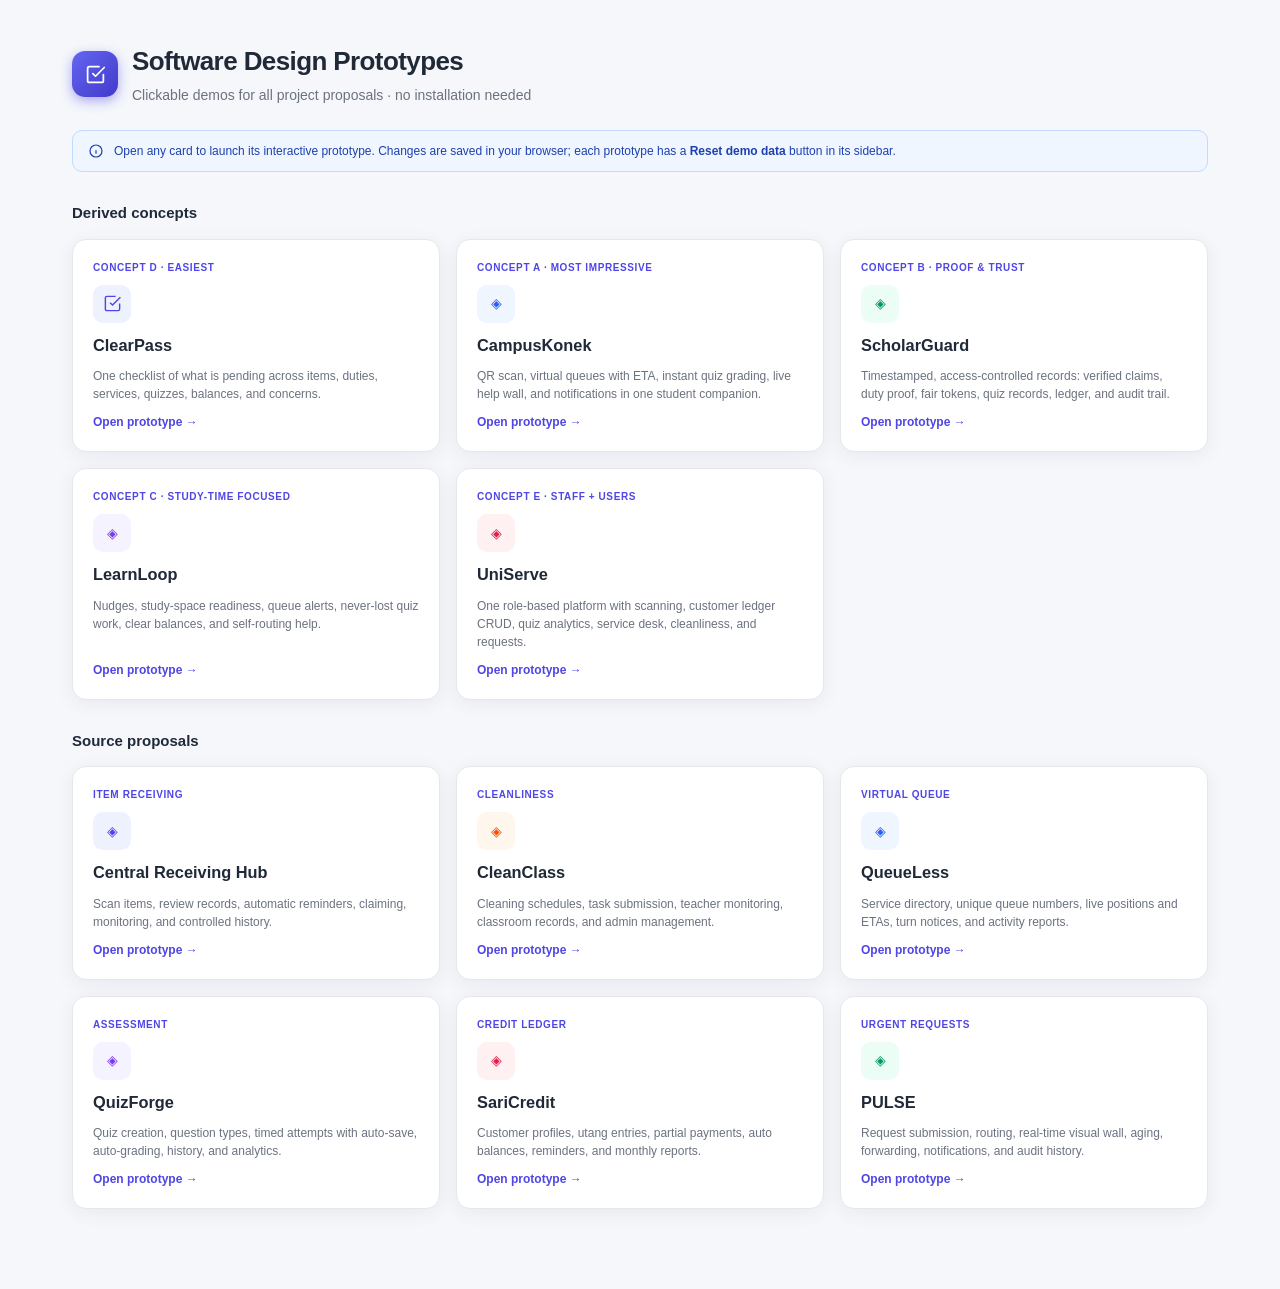
==== index.html @ 98243b8a "Upload prototypes" ====
<!DOCTYPE html>
<html lang="en">
<head>
  <meta charset="UTF-8" />
  <meta name="viewport" content="width=device-width, initial-scale=1.0" />
  <title>Project Prototypes — Hub</title>
  <link rel="stylesheet" href="shared.css" />
</head>
<body>
  <div style="max-width:1180px;margin:0 auto;padding:42px 22px 80px">
    <div style="display:flex;align-items:center;gap:14px;margin-bottom:8px">
      <span class="brand-mark" style="width:46px;height:46px;border-radius:13px"><svg class="icon" viewBox="0 0 24 24" fill="none" stroke="currentColor" stroke-width="2" stroke-linecap="round" stroke-linejoin="round"><path d="M9 11l3 3L22 4"/><path d="M21 12v7a2 2 0 0 1-2 2H5a2 2 0 0 1-2-2V5a2 2 0 0 1 2-2h11"/></svg></span>
      <div><h1 style="margin:0;font-size:26px;letter-spacing:-.6px">Software Design Prototypes</h1><p class="muted" style="margin:4px 0 0">Clickable demos for all project proposals · no installation needed</p></div>
    </div>

    <div class="notice info" style="margin:24px 0 20px"><span data-icon="info"></span><span>Open any card to launch its interactive prototype. Changes are saved in your browser; each prototype has a <strong>Reset demo data</strong> button in its sidebar.</span></div>

    <h2 class="section-title">Derived concepts</h2>
    <div class="hub-grid">
      <a class="card hub-card" href="ClearPass_Prototype/index.html"><span class="tag">Concept D · Easiest</span><span class="module-icon tone-indigo"><svg class="icon" viewBox="0 0 24 24" fill="none" stroke="currentColor" stroke-width="1.8"><path d="M9 11l3 3L22 4"/><path d="M21 12v7a2 2 0 0 1-2 2H5a2 2 0 0 1-2-2V5a2 2 0 0 1 2-2h11"/></svg></span><h3 style="margin:0">ClearPass</h3><p>One checklist of what is pending across items, duties, services, quizzes, balances, and concerns.</p><span class="go">Open prototype →</span></a>
      <a class="card hub-card" href="CampusKonek/index.html"><span class="tag">Concept A · Most impressive</span><span class="module-icon tone-sky">◈</span><h3 style="margin:0">CampusKonek</h3><p>QR scan, virtual queues with ETA, instant quiz grading, live help wall, and notifications in one student companion.</p><span class="go">Open prototype →</span></a>
      <a class="card hub-card" href="ScholarGuard/index.html"><span class="tag">Concept B · Proof &amp; trust</span><span class="module-icon tone-teal">◈</span><h3 style="margin:0">ScholarGuard</h3><p>Timestamped, access-controlled records: verified claims, duty proof, fair tokens, quiz records, ledger, and audit trail.</p><span class="go">Open prototype →</span></a>
      <a class="card hub-card" href="LearnLoop/index.html"><span class="tag">Concept C · Study-time focused</span><span class="module-icon tone-violet">◈</span><h3 style="margin:0">LearnLoop</h3><p>Nudges, study-space readiness, queue alerts, never-lost quiz work, clear balances, and self-routing help.</p><span class="go">Open prototype →</span></a>
      <a class="card hub-card" href="UniServe/index.html"><span class="tag">Concept E · Staff + users</span><span class="module-icon tone-rose">◈</span><h3 style="margin:0">UniServe</h3><p>One role-based platform with scanning, customer ledger CRUD, quiz analytics, service desk, cleanliness, and requests.</p><span class="go">Open prototype →</span></a>
    </div>

    <h2 class="section-title">Source proposals</h2>
    <div class="hub-grid">
      <a class="card hub-card" href="CentralReceivingHub/index.html"><span class="tag">Item receiving</span><span class="module-icon tone-indigo">◈</span><h3 style="margin:0">Central Receiving Hub</h3><p>Scan items, review records, automatic reminders, claiming, monitoring, and controlled history.</p><span class="go">Open prototype →</span></a>
      <a class="card hub-card" href="CleanClass/index.html"><span class="tag">Cleanliness</span><span class="module-icon tone-amber">◈</span><h3 style="margin:0">CleanClass</h3><p>Cleaning schedules, task submission, teacher monitoring, classroom records, and admin management.</p><span class="go">Open prototype →</span></a>
      <a class="card hub-card" href="QueueLess/index.html"><span class="tag">Virtual queue</span><span class="module-icon tone-sky">◈</span><h3 style="margin:0">QueueLess</h3><p>Service directory, unique queue numbers, live positions and ETAs, turn notices, and activity reports.</p><span class="go">Open prototype →</span></a>
      <a class="card hub-card" href="QuizForge/index.html"><span class="tag">Assessment</span><span class="module-icon tone-violet">◈</span><h3 style="margin:0">QuizForge</h3><p>Quiz creation, question types, timed attempts with auto-save, auto-grading, history, and analytics.</p><span class="go">Open prototype →</span></a>
      <a class="card hub-card" href="SariCredit/index.html"><span class="tag">Credit ledger</span><span class="module-icon tone-rose">◈</span><h3 style="margin:0">SariCredit</h3><p>Customer profiles, utang entries, partial payments, auto balances, reminders, and monthly reports.</p><span class="go">Open prototype →</span></a>
      <a class="card hub-card" href="Pulse/index.html"><span class="tag">Urgent requests</span><span class="module-icon tone-teal">◈</span><h3 style="margin:0">PULSE</h3><p>Request submission, routing, real-time visual wall, aging, forwarding, notifications, and audit history.</p><span class="go">Open prototype →</span></a>
    </div>
  </div>
  <script>
    document.querySelectorAll('[data-icon]').forEach(function (el) {
      el.innerHTML = '<svg class="icon" viewBox="0 0 24 24" fill="none" stroke="currentColor" stroke-width="1.8"><circle cx="12" cy="12" r="9"/><path d="M12 11v5M12 8h.01"/></svg>';
    });
  </script>
</body>
</html>
---- shared.css ----
/* ClearPass prototype styles — dependency-free, responsive. */

:root {
  --primary: #4f46e5;
  --primary-dark: #3f39c2;
  --primary-soft: #eef2ff;
  --bg: #f5f7fb;
  --surface: #ffffff;
  --text: #1f2937;
  --muted: #6b7280;
  --muted-light: #9ca3af;
  --border: #e5e7eb;
  --pending: #d97706;
  --pending-soft: #fffbeb;
  --done: #059669;
  --done-soft: #ecfdf5;
  --info: #2563eb;
  --info-soft: #eff6ff;
  --danger: #dc2626;
  --danger-soft: #fef2f2;
  --sidebar: #111827;
  --sidebar-muted: #9ca3af;
  --radius: 14px;
  --shadow: 0 4px 20px rgba(17, 24, 39, 0.06);
}

* { box-sizing: border-box; }
html { scroll-behavior: smooth; }
body {
  margin: 0;
  font-family: -apple-system, BlinkMacSystemFont, "Segoe UI", Roboto, "Helvetica Neue", Arial, sans-serif;
  background: var(--bg);
  color: var(--text);
  font-size: 14px;
  line-height: 1.5;
  -webkit-font-smoothing: antialiased;
}
button, input, select, textarea { font: inherit; }
button { cursor: pointer; }
button:focus-visible, input:focus-visible, select:focus-visible, textarea:focus-visible {
  outline: 2px solid var(--primary); outline-offset: 2px;
}
.icon { width: 18px; height: 18px; flex: 0 0 auto; display: block; }
[data-icon] { display: inline-flex; align-items: center; }

/* ---------- Layout ---------- */
.app { min-height: 100vh; }
.sidebar {
  position: fixed; inset: 0 auto 0 0; width: 252px; z-index: 40;
  background: var(--sidebar); color: #e5e7eb; padding: 22px 14px 16px;
  display: flex; flex-direction: column; overflow-y: auto;
}
.brand { display: flex; align-items: center; gap: 11px; padding: 0 8px 24px; }
.brand-mark {
  width: 38px; height: 38px; border-radius: 11px; display: grid; place-items: center;
  background: linear-gradient(135deg, #6366f1, #4338ca); color: #fff;
  box-shadow: 0 4px 12px rgba(79, 70, 229, .45);
}
.brand-mark .icon { width: 21px; height: 21px; }
.brand-text { font-size: 19px; font-weight: 750; letter-spacing: -.4px; line-height: 1.1; color: #fff; }
.brand-text > span { color: #a5b4fc; }
.brand-text small { display: block; font-size: 10px; font-weight: 500; letter-spacing: .5px; color: var(--sidebar-muted); margin-top: 4px; text-transform: uppercase; }
.sidebar-label { font-size: 10px; font-weight: 700; letter-spacing: 1.3px; color: #6b7280; padding: 0 12px; margin: 4px 0 10px; }
.sidebar-label.nav-group { margin-top: 22px; }
.nav { display: flex; flex-direction: column; gap: 2px; }
.nav-link {
  display: flex; align-items: center; gap: 11px; width: 100%; border: 0; background: transparent;
  color: #cbd5e1; padding: 10px 12px; border-radius: 9px; text-align: left; font-size: 13.5px;
  transition: background .15s, color .15s;
}
.nav-link:hover { background: rgba(255,255,255,.06); color: #fff; }
.nav-link.active { background: var(--primary); color: #fff; box-shadow: 0 4px 12px rgba(79,70,229,.35); }
.nav-icon .icon { width: 17px; height: 17px; }
.nav-link span:nth-child(2) { flex: 1; }
.nav-count {
  min-width: 22px; padding: 1px 6px; border-radius: 20px; background: rgba(255,255,255,.12);
  font-size: 11px; font-weight: 700; text-align: center; color: #e5e7eb;
}
.nav-link.active .nav-count { background: rgba(255,255,255,.22); color: #fff; }
.nav-count.zero { opacity: .45; }
.sidebar-foot { margin-top: auto; padding-top: 26px; }
.progress-mini { background: rgba(255,255,255,.06); border: 1px solid rgba(255,255,255,.08); border-radius: 11px; padding: 12px; }
.progress-mini-head { display: flex; justify-content: space-between; align-items: center; font-size: 11px; color: #cbd5e1; margin-bottom: 9px; }
.progress-mini-head strong { color: #a5b4fc; font-size: 13px; }
.progress-track { height: 6px; background: rgba(255,255,255,.13); border-radius: 20px; overflow: hidden; }
.progress-fill { height: 100%; width: 0; border-radius: 20px; background: linear-gradient(90deg, #818cf8, #34d399); transition: width .4s ease; }
.reset-btn {
  display: flex; align-items: center; justify-content: center; gap: 7px; width: 100%; margin-top: 12px;
  background: transparent; border: 1px solid rgba(255,255,255,.14); color: #cbd5e1;
  padding: 8px; border-radius: 9px; font-size: 12px; transition: .15s;
}
.reset-btn:hover { background: rgba(255,255,255,.08); color: #fff; }
.reset-btn .icon { width: 14px; height: 14px; }
.prototype-note { text-align: center; color: #6b7280; font-size: 10px; margin: 14px 0 0; }
.sidebar-overlay { display: none; }

.main { margin-left: 252px; min-width: 0; }
.topbar {
  position: sticky; top: 0; z-index: 30; height: 74px; background: rgba(255,255,255,.94);
  backdrop-filter: blur(8px); border-bottom: 1px solid var(--border);
  display: flex; align-items: center; justify-content: space-between; gap: 16px; padding: 0 30px;
}
.topbar-title h1 { font-size: 19px; margin: 0; letter-spacing: -.3px; }
.topbar-title p { margin: 2px 0 0; font-size: 12px; color: var(--muted); }
.topbar-right { display: flex; align-items: center; gap: 18px; }
.role-picker { display: flex; align-items: center; gap: 7px; color: var(--muted); background: var(--bg); border: 1px solid var(--border); border-radius: 9px; padding: 6px 9px; }
.role-picker .icon { width: 15px; height: 15px; }
.role-picker select { border: 0; background: transparent; color: var(--text); font-size: 12px; font-weight: 600; cursor: pointer; outline: 0; }
.user-chip { display: flex; align-items: center; gap: 10px; }
.avatar { width: 36px; height: 36px; border-radius: 50%; display: grid; place-items: center; color: #fff; font-size: 12px; font-weight: 700; background: linear-gradient(135deg, #0ea5e9, #4f46e5); }
.user-meta { display: flex; flex-direction: column; line-height: 1.25; }
.user-meta strong { font-size: 12.5px; }
.user-meta span { font-size: 11px; color: var(--muted); }
.menu-btn { display: none; }
.content { padding: 28px 30px 60px; max-width: 1320px; margin: 0 auto; }

/* ---------- Common UI ---------- */
.card { background: var(--surface); border: 1px solid var(--border); border-radius: var(--radius); box-shadow: var(--shadow); }
.card-head { display: flex; align-items: center; justify-content: space-between; gap: 12px; padding: 18px 20px; border-bottom: 1px solid var(--border); }
.card-head h2, .card-head h3 { margin: 0; font-size: 15px; }
.card-head p { margin: 3px 0 0; font-size: 12px; color: var(--muted); }
.card-body { padding: 20px; }
.section-title { font-size: 15px; margin: 30px 0 14px; display: flex; align-items: center; gap: 8px; }
.section-title .icon { width: 17px; height: 17px; color: var(--primary); }
.muted { color: var(--muted); }
.tiny { font-size: 11px; }
.small { font-size: 12px; }
.bold { font-weight: 700; }
.row { display: flex; align-items: center; gap: 10px; }
.wrap { flex-wrap: wrap; }
.spread { justify-content: space-between; }
.stack { display: flex; flex-direction: column; gap: 8px; }

.badge { display: inline-flex; align-items: center; gap: 5px; padding: 3px 9px; border-radius: 20px; font-size: 11px; font-weight: 700; white-space: nowrap; }
.badge::before { content: ""; width: 6px; height: 6px; border-radius: 50%; background: currentColor; }
.badge.pending { color: var(--pending); background: var(--pending-soft); }
.badge.done, .badge.resolved { color: var(--done); background: var(--done-soft); }
.badge.open { color: var(--danger); background: var(--danger-soft); }
.badge.public { color: var(--info); background: var(--info-soft); }
.badge.private { color: #7c3aed; background: #f5f3ff; }
.badge.neutral { color: var(--muted); background: #f3f4f6; }
.badge .icon { width: 12px; height: 12px; }

.btn {
  display: inline-flex; align-items: center; justify-content: center; gap: 7px;
  border: 1px solid transparent; border-radius: 9px; padding: 9px 14px;
  font-size: 12.5px; font-weight: 650; transition: .15s; white-space: nowrap;
}
.btn .icon { width: 15px; height: 15px; }
.btn-primary { background: var(--primary); color: #fff; box-shadow: 0 3px 10px rgba(79,70,229,.22); }
.btn-primary:hover { background: var(--primary-dark); transform: translateY(-1px); }
.btn-outline { background: #fff; color: var(--text); border-color: var(--border); }
.btn-outline:hover { background: var(--bg); border-color: #d1d5db; }
.btn-soft { background: var(--primary-soft); color: var(--primary); }
.btn-soft:hover { background: #e0e7ff; }
.btn-success { background: var(--done); color: #fff; }
.btn-success:hover { background: #047857; }
.btn-danger-ghost { background: transparent; color: var(--danger); border-color: #fecaca; }
.btn-danger-ghost:hover { background: var(--danger-soft); }
.btn-sm { padding: 6px 10px; font-size: 11.5px; border-radius: 7px; }
.btn:disabled { opacity: .5; cursor: not-allowed; transform: none; }
.icon-btn { display: inline-grid; place-items: center; width: 34px; height: 34px; border: 1px solid var(--border); background: #fff; border-radius: 8px; color: var(--muted); }
.icon-btn:hover { background: var(--bg); color: var(--text); }

.input, .select, .textarea {
  width: 100%; border: 1px solid var(--border); border-radius: 9px; padding: 9px 11px;
  background: #fff; color: var(--text); font-size: 13px; outline: 0;
}
.input:focus, .select:focus, .textarea:focus { border-color: var(--primary); box-shadow: 0 0 0 3px rgba(79,70,229,.1); }
.textarea { resize: vertical; min-height: 82px; }
.field { display: flex; flex-direction: column; gap: 6px; margin-bottom: 15px; }
.field label { font-size: 12px; font-weight: 650; color: #374151; }
.field-hint { font-size: 11px; color: var(--muted-light); }

.tabs { display: flex; gap: 6px; flex-wrap: wrap; }
.tab { border: 1px solid var(--border); background: #fff; color: var(--muted); padding: 7px 13px; border-radius: 20px; font-size: 12px; font-weight: 600; }
.tab:hover { border-color: #c7d2fe; color: var(--primary); }
.tab.active { background: var(--primary); border-color: var(--primary); color: #fff; }
.toolbar { display: flex; align-items: center; justify-content: space-between; gap: 12px; flex-wrap: wrap; margin-bottom: 18px; }
.search-box { position: relative; flex: 1; min-width: 220px; max-width: 360px; }
.search-box .icon { position: absolute; left: 11px; top: 50%; transform: translateY(-50%); color: var(--muted-light); width: 16px; height: 16px; }
.search-box .input { padding-left: 35px; }

/* ---------- Dashboard ---------- */
.hero {
  background: linear-gradient(120deg, #312e81 0%, #4338ca 55%, #5b21b6 100%);
  color: #fff; border-radius: 18px; padding: 26px 28px; position: relative; overflow: hidden;
  box-shadow: 0 12px 30px rgba(49,46,129,.25);
}
.hero::after { content: ""; position: absolute; width: 260px; height: 260px; right: -60px; top: -130px; border-radius: 50%; border: 40px solid rgba(255,255,255,.06); }
.hero-top { display: flex; align-items: flex-start; justify-content: space-between; gap: 20px; position: relative; z-index: 1; }
.hero h2 { margin: 0; font-size: 22px; letter-spacing: -.4px; }
.hero p { margin: 6px 0 0; color: #c7d2fe; font-size: 13px; max-width: 520px; }
.hero-ring { text-align: center; flex: 0 0 auto; }
.ring {
  width: 92px; height: 92px; border-radius: 50%; display: grid; place-items: center;
  background: conic-gradient(#34d399 var(--ring, 0%), rgba(255,255,255,.16) 0);
}
.ring-inner { width: 74px; height: 74px; border-radius: 50%; background: #3730a3; display: grid; place-items: center; font-size: 21px; font-weight: 750; }
.hero-ring small { display: block; color: #c7d2fe; font-size: 10px; margin-top: 6px; text-transform: uppercase; letter-spacing: .8px; }
.hero-stats { display: flex; gap: 26px; margin-top: 22px; position: relative; z-index: 1; flex-wrap: wrap; }
.hero-stat strong { display: block; font-size: 20px; line-height: 1.1; }
.hero-stat span { font-size: 11px; color: #c7d2fe; }
.hero-stat + .hero-stat { border-left: 1px solid rgba(255,255,255,.18); padding-left: 26px; }

.module-grid { display: grid; grid-template-columns: repeat(3, minmax(0,1fr)); gap: 15px; }
.module-card { padding: 18px; display: flex; flex-direction: column; gap: 12px; transition: transform .15s, box-shadow .15s; }
.module-card:hover { transform: translateY(-2px); box-shadow: 0 10px 26px rgba(17,24,39,.1); }
.module-top { display: flex; align-items: flex-start; justify-content: space-between; gap: 10px; }
.module-icon { width: 38px; height: 38px; border-radius: 10px; display: grid; place-items: center; }
.module-icon .icon { width: 19px; height: 19px; }
.tone-indigo { background: var(--primary-soft); color: var(--primary); }
.tone-amber { background: #fff7ed; color: #ea580c; }
.tone-sky { background: var(--info-soft); color: var(--info); }
.tone-violet { background: #f5f3ff; color: #7c3aed; }
.tone-rose { background: #fff1f2; color: #e11d48; }
.tone-teal { background: var(--done-soft); color: var(--done); }
.module-card h3 { margin: 0; font-size: 14.5px; }
.module-card .source { font-size: 10.5px; color: var(--muted-light); text-transform: uppercase; letter-spacing: .6px; margin-top: 2px; }
.module-card p { margin: 0; font-size: 12px; color: var(--muted); min-height: 34px; }
.module-foot { display: flex; align-items: center; justify-content: space-between; gap: 8px; border-top: 1px solid var(--border); padding-top: 12px; }
.module-foot .btn { padding: 6px 10px; }
.mini-track { height: 5px; background: #eef0f4; border-radius: 20px; overflow: hidden; margin-top: 2px; }
.mini-track > div { height: 100%; border-radius: 20px; background: var(--primary); transition: width .4s; }

.dash-bottom { display: grid; grid-template-columns: 1.2fr 1fr; gap: 16px; }
.focus-list { display: flex; flex-direction: column; }
.focus-item { display: flex; align-items: center; gap: 11px; padding: 11px 20px; border-bottom: 1px solid var(--border); }
.focus-item:last-child { border-bottom: 0; }
.focus-dot { width: 8px; height: 8px; border-radius: 50%; background: var(--pending); flex: 0 0 auto; }
.focus-item .txt { flex: 1; min-width: 0; }
.focus-item .txt strong { display: block; font-size: 12.5px; overflow: hidden; text-overflow: ellipsis; white-space: nowrap; }
.focus-item .txt span { font-size: 11px; color: var(--muted); }
.activity-item { display: flex; gap: 11px; padding: 11px 20px; border-bottom: 1px solid var(--border); }
.activity-item:last-child { border-bottom: 0; }
.activity-icon { width: 28px; height: 28px; border-radius: 8px; background: var(--bg); display: grid; place-items: center; color: var(--primary); flex: 0 0 auto; }
.activity-icon .icon { width: 14px; height: 14px; }
.activity-item p { margin: 0; font-size: 12px; }
.activity-item small { color: var(--muted-light); font-size: 10.5px; }
.empty { text-align: center; padding: 36px 20px; color: var(--muted); }
.empty .icon { width: 34px; height: 34px; margin: 0 auto 10px; color: #cbd5e1; }
.empty strong { display: block; color: var(--text); font-size: 13px; margin-bottom: 4px; }

/* ---------- Lists & module pages ---------- */
.list-row { display: flex; align-items: center; gap: 14px; padding: 14px 20px; border-bottom: 1px solid var(--border); }
.list-row:last-child { border-bottom: 0; }
.list-main { flex: 1; min-width: 0; }
.list-main strong { display: block; font-size: 13px; margin-bottom: 3px; }
.list-main .meta { display: flex; gap: 12px; flex-wrap: wrap; font-size: 11px; color: var(--muted); }
.list-main .meta span { display: inline-flex; align-items: center; gap: 4px; }
.list-main .meta .icon { width: 12px; height: 12px; }
.list-actions { display: flex; gap: 7px; flex-wrap: wrap; justify-content: flex-end; }
.balance-figure { text-align: right; flex: 0 0 auto; }
.balance-figure strong { display: block; font-size: 14px; }
.balance-figure span { font-size: 11px; color: var(--muted); }

.stat-grid { display: grid; grid-template-columns: repeat(3, minmax(0,1fr)); gap: 14px; margin-bottom: 18px; }
.stat-card { padding: 16px 18px; }
.stat-card span { font-size: 11px; color: var(--muted); text-transform: uppercase; letter-spacing: .6px; font-weight: 650; }
.stat-card strong { display: block; font-size: 22px; margin-top: 5px; letter-spacing: -.4px; }
.stat-card.accent strong { color: var(--primary); }
.stat-card.warn strong { color: var(--pending); }
.stat-card.good strong { color: var(--done); }

.service-grid { display: grid; grid-template-columns: repeat(3, minmax(0,1fr)); gap: 14px; }
.service-card { padding: 17px; display: flex; flex-direction: column; gap: 10px; }
.service-card p { margin: 0; font-size: 12px; color: var(--muted); min-height: 32px; }
.service-meta { display: flex; gap: 14px; font-size: 11px; color: var(--muted); }
.service-meta span { display: inline-flex; align-items: center; gap: 5px; }
.service-meta .icon { width: 13px; height: 13px; }
.service-card .btn { width: 100%; }

.quiz-grid { display: grid; grid-template-columns: repeat(2, minmax(0,1fr)); gap: 14px; }
.quiz-card { padding: 18px; display: flex; flex-direction: column; gap: 12px; }
.quiz-head { display: flex; justify-content: space-between; gap: 10px; align-items: flex-start; }
.quiz-card h3 { margin: 0 0 5px; font-size: 14.5px; }
.quiz-meta { display: flex; gap: 12px; flex-wrap: wrap; font-size: 11px; color: var(--muted); }
.quiz-meta span { display: inline-flex; align-items: center; gap: 4px; }
.quiz-meta .icon { width: 13px; height: 13px; }
.score-pill { padding: 7px 10px; border-radius: 8px; background: var(--done-soft); color: var(--done); font-size: 11px; font-weight: 700; text-align: center; }
.score-pill.none { background: var(--bg); color: var(--muted); }

.notice { display: flex; align-items: center; gap: 10px; padding: 11px 15px; border-radius: 10px; font-size: 12px; margin-bottom: 18px; }
.notice .icon { width: 16px; height: 16px; }
.notice.info { background: var(--info-soft); color: #1e40af; border: 1px solid #bfdbfe; }
.notice.warn { background: var(--pending-soft); color: #92400e; border: 1px solid #fde68a; }

/* ---------- Modal / toast ---------- */
.modal-backdrop { position: fixed; inset: 0; z-index: 100; background: rgba(17,24,39,.55); display: grid; place-items: center; padding: 18px; animation: fade .15s ease; }
.modal { background: #fff; border-radius: 16px; width: min(520px, 100%); max-height: calc(100vh - 36px); overflow: auto; box-shadow: 0 24px 60px rgba(0,0,0,.25); animation: rise .18s ease; }
.modal.wide { width: min(660px, 100%); }
.modal-head { display: flex; align-items: center; justify-content: space-between; padding: 18px 20px; border-bottom: 1px solid var(--border); }
.modal-head h3 { margin: 0; font-size: 16px; }
.modal-head p { margin: 3px 0 0; font-size: 12px; color: var(--muted); }
.modal-body { padding: 20px; }
.modal-foot { display: flex; justify-content: flex-end; gap: 9px; padding: 15px 20px; border-top: 1px solid var(--border); background: #fafbfc; border-radius: 0 0 16px 16px; flex-wrap: wrap; }
.detail-grid { display: grid; grid-template-columns: 1fr 1fr; gap: 12px; }
.detail { background: var(--bg); border-radius: 9px; padding: 10px 12px; }
.detail small { display: block; color: var(--muted); font-size: 10px; text-transform: uppercase; letter-spacing: .5px; }
.detail strong { font-size: 12.5px; }
.detail.full { grid-column: 1 / -1; }
.timeline { list-style: none; margin: 0; padding: 0; }
.timeline li { display: flex; gap: 10px; padding: 8px 0; border-bottom: 1px dashed var(--border); font-size: 12px; }
.timeline li:last-child { border-bottom: 0; }
.timeline li::before { content: ""; width: 8px; height: 8px; border-radius: 50%; background: var(--primary); margin-top: 5px; flex: 0 0 auto; }
.timeline small { color: var(--muted); display: block; }
.quiz-question { margin-bottom: 18px; }
.quiz-question p { font-weight: 650; font-size: 13px; margin: 0 0 9px; }
.quiz-option { display: flex; align-items: center; gap: 9px; padding: 9px 11px; border: 1px solid var(--border); border-radius: 9px; margin-bottom: 7px; cursor: pointer; font-size: 12.5px; }
.quiz-option:hover { background: var(--bg); }
.quiz-option input { accent-color: var(--primary); }
.table { width: 100%; border-collapse: collapse; font-size: 12px; }
.table th { text-align: left; color: var(--muted); font-size: 10.5px; text-transform: uppercase; letter-spacing: .5px; padding: 8px 10px; border-bottom: 1px solid var(--border); }
.table td { padding: 9px 10px; border-bottom: 1px solid var(--border); }
.table tr:last-child td { border-bottom: 0; }
.amount-chips { display: flex; gap: 7px; flex-wrap: wrap; margin-top: 7px; }
.chip { border: 1px solid var(--border); background: #fff; border-radius: 20px; padding: 4px 10px; font-size: 11px; color: var(--primary); }
.chip:hover { background: var(--primary-soft); }
.toast-root { position: fixed; right: 20px; bottom: 20px; z-index: 200; display: flex; flex-direction: column; gap: 9px; }
.toast { display: flex; align-items: center; gap: 10px; background: #111827; color: #fff; padding: 11px 15px; border-radius: 10px; font-size: 12.5px; box-shadow: 0 10px 25px rgba(0,0,0,.25); animation: rise .2s ease; max-width: 340px; }
.toast .icon { width: 16px; height: 16px; color: #6ee7b7; }
.toast.error .icon { color: #fca5a5; }

@keyframes fade { from { opacity: 0; } }
@keyframes rise { from { opacity: 0; transform: translateY(8px); } }

/* ---------- Responsive ---------- */
@media (max-width: 1120px) {
  .module-grid, .service-grid, .stat-grid { grid-template-columns: repeat(2, minmax(0,1fr)); }
  .dash-bottom { grid-template-columns: 1fr; }
}
@media (max-width: 860px) {
  .sidebar { transform: translateX(-100%); transition: transform .22s ease; box-shadow: 12px 0 30px rgba(0,0,0,.3); }
  .sidebar.open { transform: translateX(0); }
  .sidebar-overlay.show { display: block; position: fixed; inset: 0; background: rgba(17,24,39,.45); z-index: 35; }
  .main { margin-left: 0; }
  .menu-btn { display: inline-grid; }
  .topbar { padding: 0 16px; height: auto; min-height: 70px; }
  .topbar-title p { display: none; }
  .user-meta { display: none; }
  .content { padding: 20px 16px 50px; }
}
@media (max-width: 640px) {
  .module-grid, .service-grid, .quiz-grid, .stat-grid, .detail-grid { grid-template-columns: 1fr; }
  .hero { padding: 20px; }
  .hero h2 { font-size: 18px; }
  .hero-top { flex-direction: column-reverse; align-items: flex-start; }
  .hero-ring { display: flex; align-items: center; gap: 10px; }
  .hero-ring small { margin-top: 0; }
  .ring { width: 60px; height: 60px; }
  .ring-inner { width: 48px; height: 48px; font-size: 15px; }
  .hero-stats { gap: 16px; }
  .hero-stat + .hero-stat { padding-left: 16px; }
  .list-row { flex-wrap: wrap; padding: 14px 16px; }
  .list-actions { width: 100%; justify-content: flex-start; }
  .topbar-right { gap: 8px; }
  .role-picker { padding: 5px 6px; }
  .role-picker select { max-width: 95px; }
  .modal-foot .btn { flex: 1; }
}

/* ---------- Shared additions for the full prototype set ---------- */
.brand-mark.teal { background: linear-gradient(135deg,#0d9488,#0f766e); box-shadow: 0 4px 12px rgba(13,148,136,.4); }
.brand-mark.rose { background: linear-gradient(135deg,#f43f5e,#be123c); box-shadow: 0 4px 12px rgba(225,29,72,.4); }
.brand-mark.amber { background: linear-gradient(135deg,#f59e0b,#d97706); box-shadow: 0 4px 12px rgba(217,119,6,.4); }
.brand-mark.violet { background: linear-gradient(135deg,#8b5cf6,#6d28d9); box-shadow: 0 4px 12px rgba(124,58,237,.4); }
.brand-mark.sky { background: linear-gradient(135deg,#0ea5e9,#0369a1); box-shadow: 0 4px 12px rgba(2,132,199,.4); }

.wall { display: grid; grid-template-columns: repeat(4, minmax(220px,1fr)); gap: 12px; align-items: start; }
.wall-col { background: #eef1f6; border-radius: 12px; padding: 10px; min-height: 200px; }
.wall-col h3 { font-size: 12px; margin: 2px 2px 10px; display: flex; justify-content: space-between; }
.wall-card { background: #fff; border: 1px solid var(--border); border-radius: 10px; padding: 11px; margin-bottom: 9px; box-shadow: 0 2px 8px rgba(17,24,39,.05); }
.wall-card strong { display: block; font-size: 12.5px; margin-bottom: 5px; }
.wall-card .meta { font-size: 10.5px; color: var(--muted); display: flex; gap: 8px; flex-wrap: wrap; }
.wall-card .row { margin-top: 9px; }

.scan-frame { border: 2px dashed #a5b4fc; border-radius: 14px; background: repeating-linear-gradient(45deg,#f8faff,#f8faff 12px,#eef2ff 12px,#eef2ff 24px); padding: 28px; text-align: center; }
.scan-frame .icon { width: 44px; height: 44px; color: var(--primary); margin: 0 auto 10px; }
.scan-code { font-family: ui-monospace, SFMono-Regular, Menlo, monospace; font-size: 15px; font-weight: 700; letter-spacing: 2px; color: var(--primary); }

.analytics-grid { display: grid; grid-template-columns: repeat(auto-fit,minmax(220px,1fr)); gap: 14px; }
.bar-row { display: grid; grid-template-columns: 120px 1fr 50px; align-items: center; gap: 10px; margin-bottom: 10px; font-size: 12px; }
.bar-row .bar-bg { height: 9px; background: #eef0f4; border-radius: 20px; overflow: hidden; }
.bar-row .bar-bg > div { height: 100%; border-radius: 20px; background: var(--primary); }

.notice-stack { display: flex; flex-direction: column; gap: 7px; }
.notice-stack .notice { margin: 0; }
.age-chip { display: inline-flex; align-items: center; gap: 4px; padding: 2px 8px; border-radius: 20px; font-size: 10.5px; font-weight: 700; }
.age-chip.fresh { background: var(--done-soft); color: var(--done); }
.age-chip.warn { background: var(--pending-soft); color: var(--pending); }
.age-chip.late { background: var(--danger-soft); color: var(--danger); }

.stage-track { display: flex; gap: 0; align-items: center; margin: 10px 0; }
.stage-track .stage { flex: 1; text-align: center; font-size: 10px; color: var(--muted-light); position: relative; }
.stage-track .stage::before { content:""; display:block; height:6px; background:#e5e7eb; border-radius:20px; margin:0 3px 5px; }
.stage-track .stage.done { color: var(--done); font-weight:700; }
.stage-track .stage.done::before { background: var(--done); }
.stage-track .stage.current { color: var(--primary); font-weight:700; }
.stage-track .stage.current::before { background: var(--primary); }

.kv { display: grid; grid-template-columns: 130px 1fr; gap: 6px 12px; font-size: 12.5px; }
.kv dt { color: var(--muted); }
.kv dd { margin: 0; font-weight: 600; }

.hub-grid { display: grid; grid-template-columns: repeat(auto-fill,minmax(280px,1fr)); gap: 16px; }
.hub-card { padding: 20px; display: flex; flex-direction: column; gap: 10px; text-decoration: none; color: inherit; transition: .15s; }
.hub-card:hover { transform: translateY(-3px); box-shadow: 0 12px 28px rgba(17,24,39,.12); }
.hub-card .tag { font-size: 10px; font-weight: 700; letter-spacing: .6px; text-transform: uppercase; color: var(--primary); }
.hub-card p { margin: 0; font-size: 12px; color: var(--muted); flex: 1; }
.hub-card .go { font-size: 12px; font-weight: 700; color: var(--primary); display: inline-flex; align-items: center; gap: 6px; }

@media (max-width: 1120px) { .wall { grid-template-columns: repeat(2,minmax(220px,1fr)); } }
@media (max-width: 640px) { .wall { grid-template-columns: 1fr; } .bar-row { grid-template-columns: 90px 1fr 42px; } }

/* ---------- Return-to-hub button ---------- */
.hub-return { gap: 5px; color: var(--muted); }
.hub-return:hover { color: var(--primary); border-color: #c7d2fe; background: var(--primary-soft); }
.hub-return .icon { transform: rotate(180deg); width: 15px; height: 15px; }
@media (max-width: 640px) {
  .hub-return span:last-child { display: none; }
  .hub-return { padding: 7px; }
}
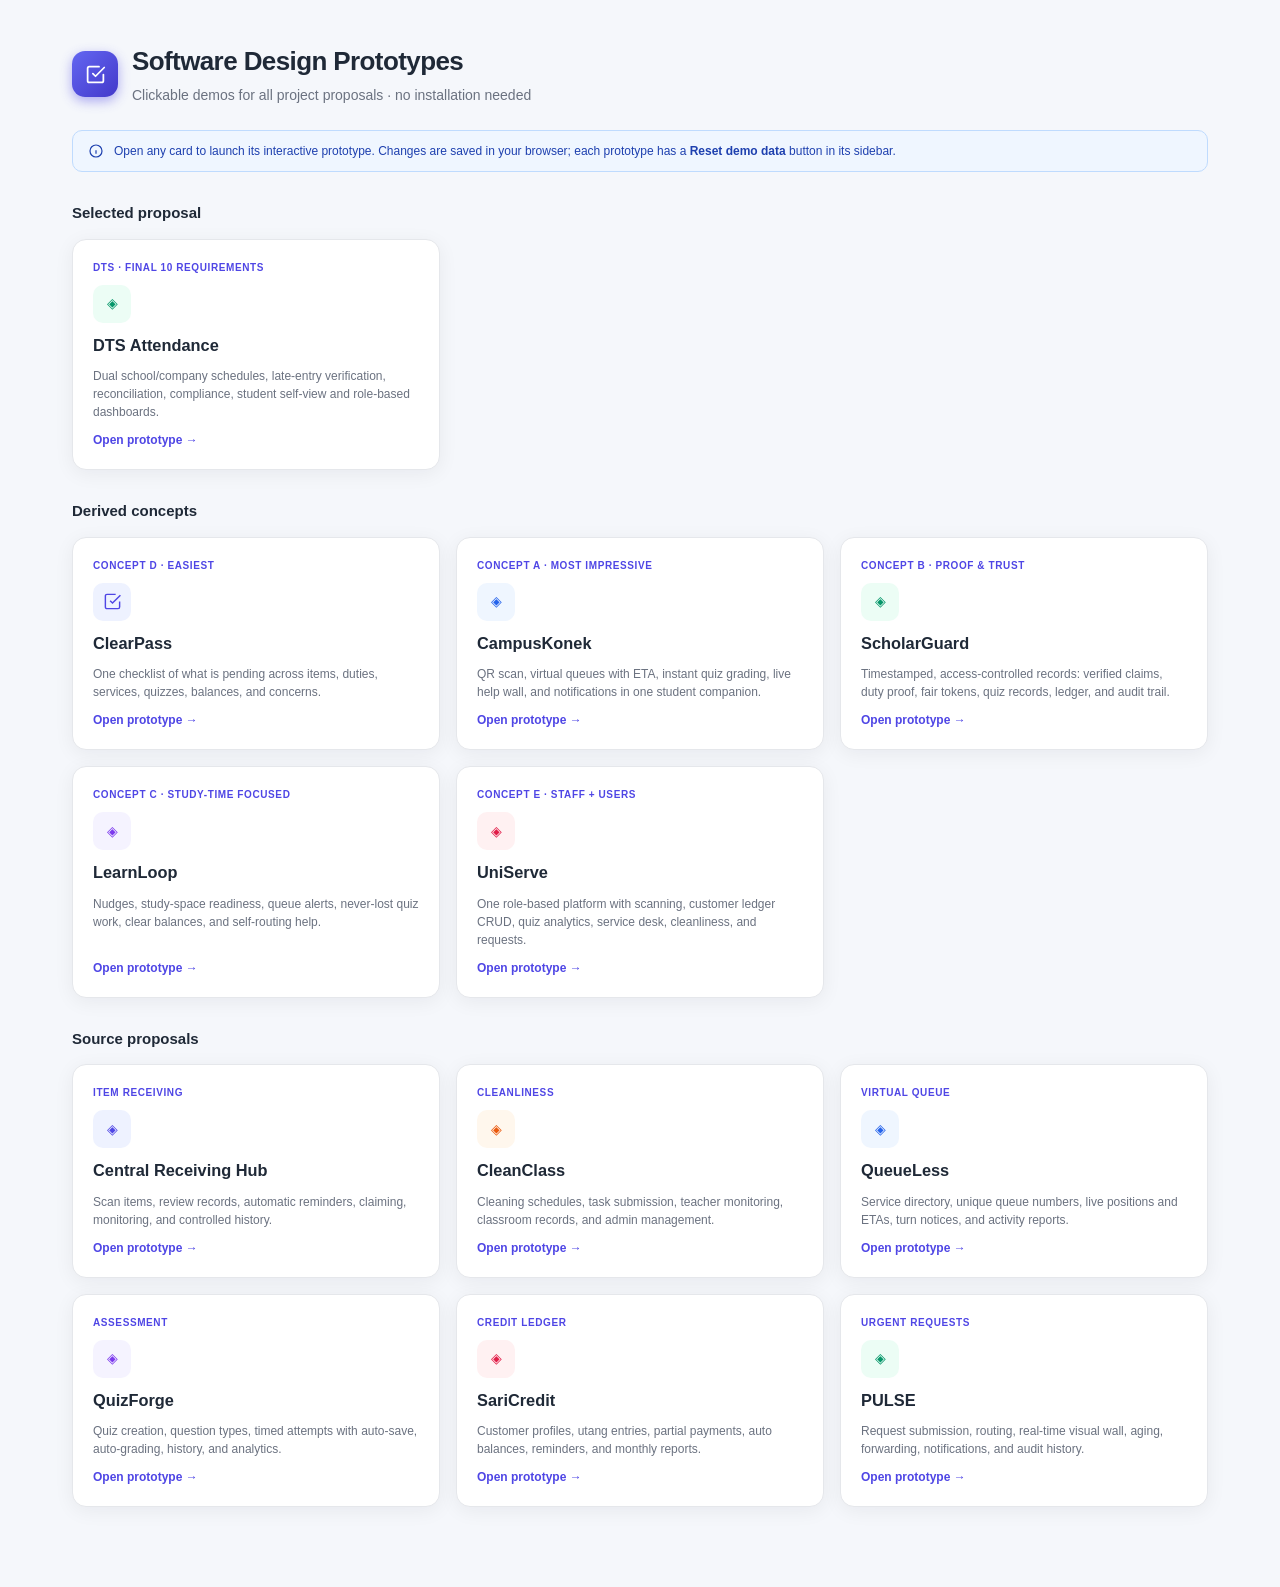
==== commit 6f990df8: "Add DTS Attendance prototype and hub entry" ====
--- a/index.html
+++ b/index.html
@@ -14,6 +14,11 @@
     </div>
 
     <div class="notice info" style="margin:24px 0 20px"><span data-icon="info"></span><span>Open any card to launch its interactive prototype. Changes are saved in your browser; each prototype has a <strong>Reset demo data</strong> button in its sidebar.</span></div>
+
+    <h2 class="section-title">Selected proposal</h2>
+    <div class="hub-grid">
+      <a class="card hub-card" href="DTSAttendance/index.html"><span class="tag">DTS · Final 10 requirements</span><span class="module-icon tone-teal">◈</span><h3 style="margin:0">DTS Attendance</h3><p>Dual school/company schedules, late-entry verification, reconciliation, compliance, student self-view and role-based dashboards.</p><span class="go">Open prototype →</span></a>
+    </div>
 
     <h2 class="section-title">Derived concepts</h2>
     <div class="hub-grid">
--- a/shared.css
+++ b/shared.css
@@ -100,9 +100,12 @@
   backdrop-filter: blur(8px); border-bottom: 1px solid var(--border);
   display: flex; align-items: center; justify-content: space-between; gap: 16px; padding: 0 30px;
 }
-.topbar-title h1 { font-size: 19px; margin: 0; letter-spacing: -.3px; }
+.topbar-left { display: flex; align-items: center; gap: 16px; min-width: 0; flex: 1 1 auto; }
+.topbar-left .hub-return, .topbar-left .menu-btn { flex: 0 0 auto; }
+.topbar-title { min-width: 0; }
+.topbar-title h1 { font-size: 19px; margin: 0; letter-spacing: -.3px; white-space: nowrap; overflow: hidden; text-overflow: ellipsis; }
 .topbar-title p { margin: 2px 0 0; font-size: 12px; color: var(--muted); }
-.topbar-right { display: flex; align-items: center; gap: 18px; }
+.topbar-right { display: flex; align-items: center; gap: 18px; flex: 0 0 auto; }
 .role-picker { display: flex; align-items: center; gap: 7px; color: var(--muted); background: var(--bg); border: 1px solid var(--border); border-radius: 9px; padding: 6px 9px; }
 .role-picker .icon { width: 15px; height: 15px; }
 .role-picker select { border: 0; background: transparent; color: var(--text); font-size: 12px; font-weight: 600; cursor: pointer; outline: 0; }
@@ -335,7 +338,8 @@
   .sidebar-overlay.show { display: block; position: fixed; inset: 0; background: rgba(17,24,39,.45); z-index: 35; }
   .main { margin-left: 0; }
   .menu-btn { display: inline-grid; }
-  .topbar { padding: 0 16px; height: auto; min-height: 70px; }
+  .topbar { padding: 0 16px; height: auto; min-height: 70px; gap: 10px; }
+  .topbar-left { gap: 10px; }
   .topbar-title p { display: none; }
   .user-meta { display: none; }
   .content { padding: 20px 16px 50px; }
@@ -420,3 +424,6 @@
   .hub-return span:last-child { display: none; }
   .hub-return { padding: 7px; }
 }
+
+/* ---------- Role-based feature flags ---------- */
+.role-hidden { display: none !important; }
